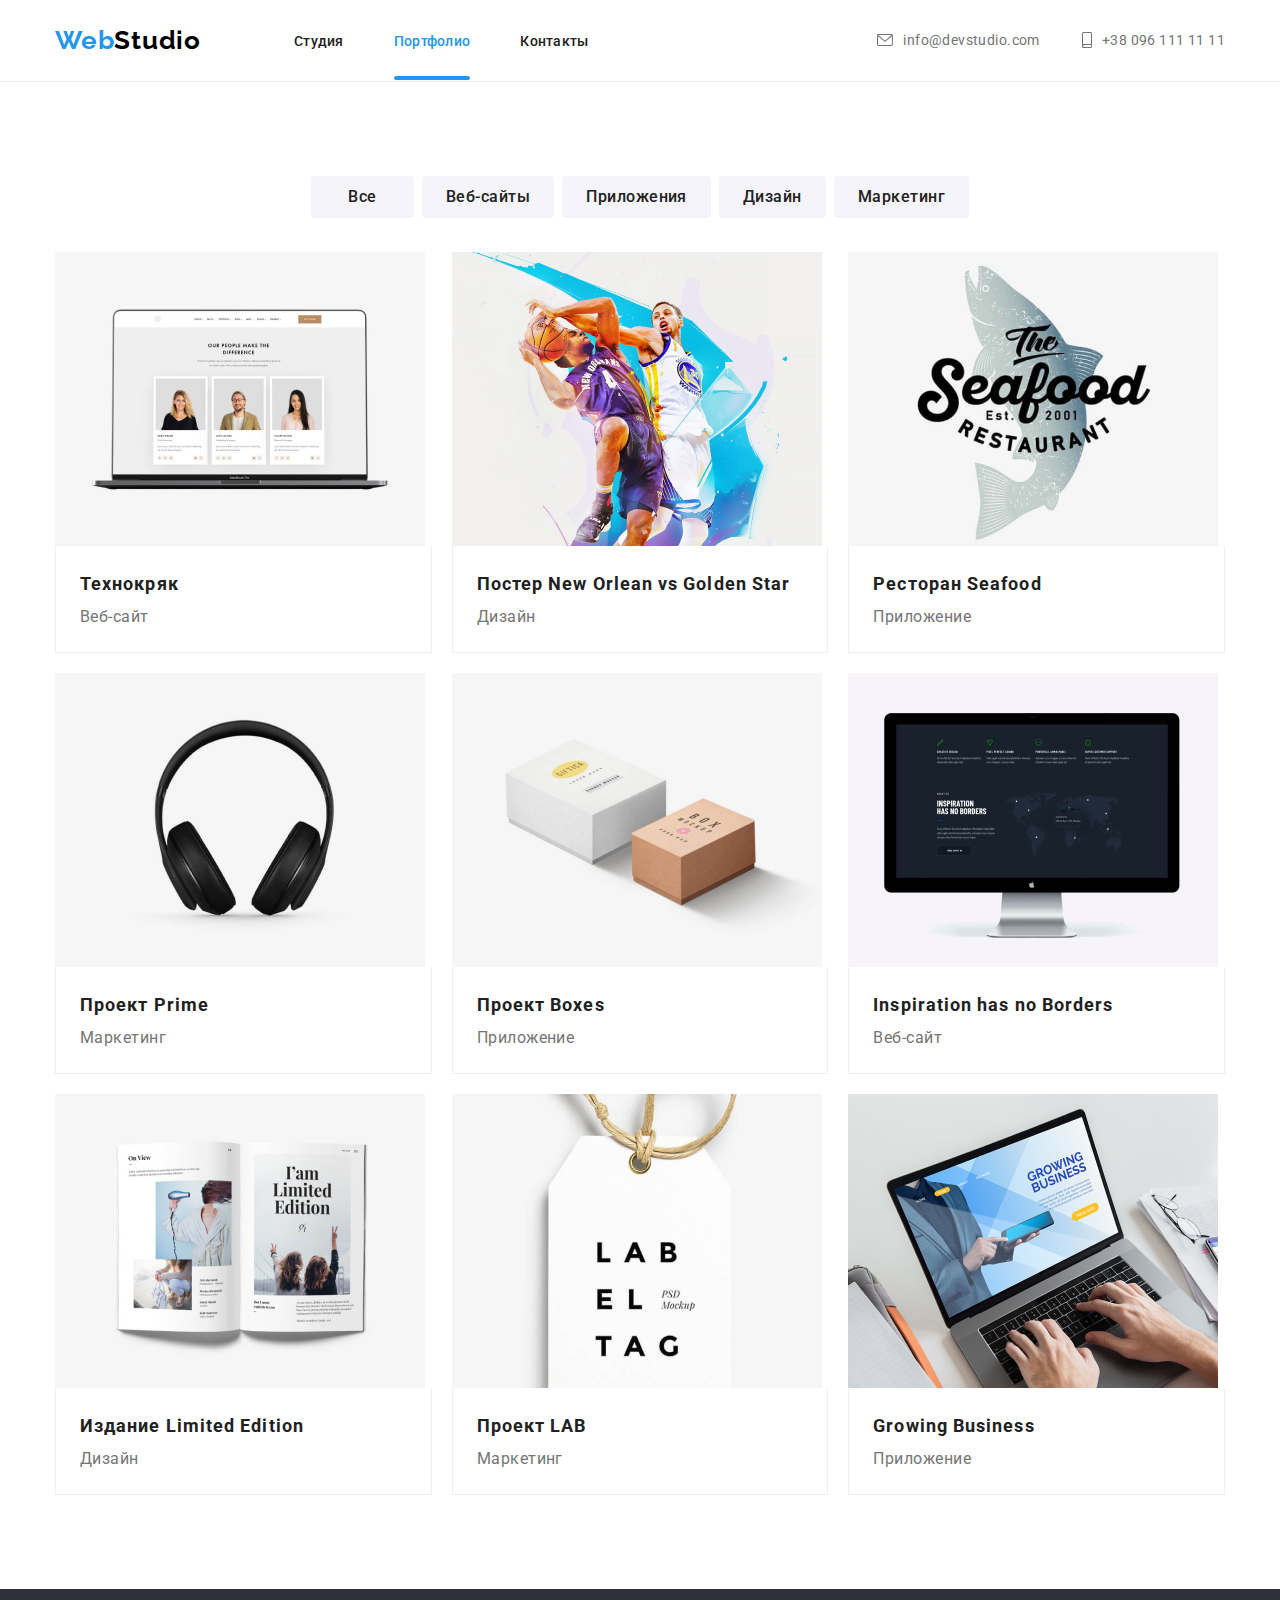
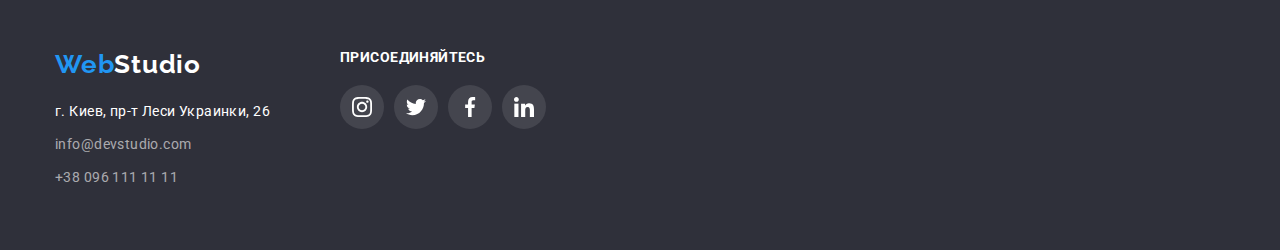
==== portfolio.html @ 5d5ba3df "Переносит файлы из дз 5" ====
<!DOCTYPE html>
<html lang="ru">

<head>
    <meta charset="UTF-8">
    <meta name="viewport" content="width=device-width, initial-scale=1.0">
    <title>Portfolio of WebStudio</title>
    <link rel="stylesheet" href="https://cdnjs.cloudflare.com/ajax/libs/modern-normalize/1.0.0/modern-normalize.min.css">
    <link rel="stylesheet" href="./css/styles.css" />
    <link rel="preconnect" href="https://fonts.gstatic.com">
    <link href="https://fonts.googleapis.com/css2?family=Raleway:wght@700&family=Roboto:wght@400;500;700;900&display=swap"
        rel="stylesheet">
</head>

<body>
    <header class="header">
        <div class="container">
            <!--Header-->
            <section>
                <nav class="navigation">
                    <a lang="en" href="./index.html" class="logo"><span class="double">Web</span><span>Studio</span></a>
                    <ul class="site-nav">
                        <li class="snitem"> <a href="./index.html" class="link">Студия</a></li>
                        <li class="snitem"> <a href="" class="link, current">Портфолио</a></li>
                        <li class="snitem"> <a href="" class="link">Контакты</a></li>
                    </ul>
                    <ul class="auth-nav">
                        <li> <a href="mailto:info@devstudio.com" class="anlink mail">
                                <svg class="mail-svg">
                                    <use href="./img/hw4/sprite.svg#icon-envelope"></use>
                                </svg>
                                info@devstudio.com</a>
                        </li>
                        <li> <a href="tel:+380961111111" class="anlink">
                                <svg class="phone-svg">
                                    <use href="./img/hw4/sprite.svg#icon-smartphone"></use>
                                </svg>
                                +38 096 111 11 11</a>
                        </li>
                    </ul>
                </nav>
            </section>
        </div>
    </header>

        <main>
            <h1 class="visually-hidden">Портфолио</h1>
        
        
            <!--Portfolio-->
            <section class="section">
                <!--Filter-->
                <div class="container">
                    <ul class="filter">
                        <li class="filter-item"> <button type="button" class="item">Все</button></li>
                        <li class="filter-item"> <button type="button" class="item">Веб-сайты</button></li>
                        <li class="filter-item"> <button type="button" class="item">Приложения</button></li>
                        <li class="filter-item"> <button type="button" class="item">Дизайн</button></li>
                        <li class="filter-item"> <button type="button" class="item">Маркетинг</button></li>
                    </ul>
                </div>

                <div class="portfolio-container">
                    <ul class="portfolio">
                        <li class="item">
                            <article class="card">
                                <div class="card-thumb"> 
                                    <img src="./img/hw2/img.jpg" alt="Открытый веб-сайт на ноутбуке">
                                    <div class="card-text">
                                        <p>Технокряк это современная площадка распространения коронавируса. Компании используют эту платформу для цифрового
                                            шпионажа и атак на защищённые сервера конкурентов.
                                        </p>
                                    </div>
                                </div>
                                
                                <div class="card-content">
                                    <h2 class="title">Технокряк</h2>
                                    <p class="description">Веб-сайт</p>
                                </div>
                            </article>
                        </li>

                        <li class="item">
                            <article class="card">
                                <div class="card-thumb">
                                    <img src="./img/hw2/img1.jpg" alt="Постер с изображением баскетболистов">
                                    <div class="card-text">
                                        <p>Технокряк это современная площадка распространения коронавируса. Компании используют эту платформу для цифрового
                                            шпионажа и атак на защищённые сервера конкурентов.
                                        </p>
                                    </div>
                                </div>

                                <div class="card-content">
                                    <h2 class="title">Постер New Orlean vs Golden Star</h2>
                                    <p class="description">Дизайн</p>
                                </div>
                            </article>           
                        </li>

                        <li class="item">
                            <article class="card">
                                <div class="card-thumb">
                                    <img src="./img/hw2/img2.jpg" alt="Логотип ресторана Seafood">
                                    <div class="card-text">
                                        <p>Технокряк это современная площадка распространения коронавируса. Компании используют эту платформу для цифрового
                                            шпионажа и атак на защищённые сервера конкурентов.
                                        </p>
                                    </div>
                                </div>

                                <div class="card-content">
                                    <h2 class="title">Ресторан Seafood</h2>
                                    <p class="description">Приложение</p>
                                </div>
                            </article>
                        </li>

                        <li class="item">
                            <article class="card">
                                <div class="card-thumb">
                                    <img src="./img/hw2/img3.jpg" alt="Наушники">
                                    <div class="card-text">
                                        <p>Технокряк это современная площадка распространения коронавируса. Компании используют эту платформу для цифрового
                                            шпионажа и атак на защищённые сервера конкурентов.
                                        </p>
                                    </div>
                                </div>

                                <div class="card-content">
                                    <h2 class="title">Проект Prime</h2>
                                    <p class="description">Маркетинг</p>
                                </div>
                            </article>
                        </li>

                        <li class="item">
                            <article class="card">
                                <div class="card-thumb">
                                    <img src="./img/hw2/img4.jpg" alt="Посылки разных размеров">
                                    <div class="card-text">
                                        <p>Технокряк это современная площадка распространения коронавируса. Компании используют эту платформу для цифрового
                                            шпионажа и атак на защищённые сервера конкурентов.
                                        </p>
                                    </div>
                                </div>

                                <div class="card-content">
                                    <h2 class="title">Проект Boxes</h2>
                                    <p class="description">Приложение</p>
                                </div>
                            </article>
                        </li>

                        <li class="item">
                            <article class="card">
                                <div class="card-thumb">
                                    <img src="./img/hw2/img5.jpg" alt="Сайт открытый на мониторе">
                                    <div class="card-text">
                                        <p>Технокряк это современная площадка распространения коронавируса. Компании используют эту платформу для цифрового
                                            шпионажа и атак на защищённые сервера конкурентов.
                                        </p>
                                    </div>
                                </div>

                                <div class="card-content">
                                    <h2 class="title">Inspiration has no Borders</h2>
                                    <p class="description">Веб-сайт</p>
                                </div>
                            </article>
                        </li>

                        <li class="item">
                            <article class="card">
                                <div class="card-thumb">
                                     <img src="./img/hw2/img6.jpg" alt="Разворот журнала со статьями">
                                    <div class="card-text">
                                        <p>Технокряк это современная площадка распространения коронавируса. Компании используют эту платформу для цифрового
                                            шпионажа и атак на защищённые сервера конкурентов.
                                        </p>
                                    </div>
                                </div>

                                <div class="card-content">
                                    <h2 class="title">Издание Limited Edition</h2>
                                    <p class="description">Дизайн</p>
                                </div>
                            </article>
                        </li>

                        <li class="item">
                            <article class="card">
                                <div class="card-thumb">
                                    <img src="./img/hw2/img7.jpg" alt="Бирка от товара">
                                    <div class="card-text">
                                        <p>Технокряк это современная площадка распространения коронавируса. Компании используют эту платформу для цифрового
                                            шпионажа и атак на защищённые сервера конкурентов.
                                        </p>
                                    </div>
                                </div>

                                <div class="card-content">
                                    <h2 class="title">Проект LAB</h2>
                                    <p class="description">Маркетинг</p>
                                </div>
                            </article>
                        </li>

                        <li class="item">
                            <article class="card">
                                <div class="card-thumb">
                                    <img src="./img/hw2/img8.jpg" alt="Человек работает за ноутбуком">
                                    <div class="card-text">
                                        <p>Технокряк это современная площадка распространения коронавируса. Компании используют эту платформу для цифрового
                                            шпионажа и атак на защищённые сервера конкурентов.
                                        </p>
                                    </div>
                                </div>

                                <div class="card-content">
                                    <h2 class="title">Growing Business</h2>
                                    <p class="description">Приложение</p>
                                </div>
                            </article>
                        </li>
                    </ul>
                </div>
            
            </section>
        </main>
        
    <footer class="footer">
        <!--Footer-->
        <div class="container">
            <div>
                <a lang="en" href="./index.html" class="logo"><span class="double">Web</span><span>Studio</span></a>
                <ul class="auth-nav">
                    <li> <a href="https://goo.gl/maps/ivPXeLmpZGiEguKSA" class="adress">г. Киев, пр-т Леси Украинки, 26</a>
                    </li>
                    <li> <a href="mailto:info@devstudio.com" class="footer-item">info@devstudio.com</a></li>
                    <li> <a href="tel=:+380961111111" class="footer-item">+38 096 111 11 11</a></li>
                </ul>
            </div>
    
            <div class="footer-socialnetworks">
                <h3 class="footer-title">Присоединяйтесь</h3>
                <ul class="socialnetworks">
                    <li class="snetworklist"><a href="" class="snetworklist-link">
                            <svg class="snetworcs-item">
                                <use href="./img/hw4/sprite.svg#icon-instagram"></use>
                            </svg></a>
                    </li>
                    <li class="snetworklist"><a href="" class="snetworklist-link">
                            <svg class="snetworcs-item">
                                <use href="./img/hw4/sprite.svg#icon-twitter"></use>
                            </svg>
                        </a></li>
                    <li class="snetworklist"><a href="" class="snetworklist-link">
                            <svg class="snetworcs-item">
                                <use href="./img/hw4/sprite.svg#icon-facebook"></use>
                            </svg>
                        </a></li>
                    <li class="snetworklist"><a href="" class="snetworklist-link">
                            <svg class="snetworcs-item">
                                <use href="./img/hw4/sprite.svg#icon-linkedin"></use>
                            </svg>
                        </a></li>
                </ul>
            </div>
        </div>
    </footer>
    </div>
    
</body>

</html>
---- css/styles.css ----
*,
*::before,
*::after {
  box-sizing: border-box;
}

:root {
  --primary-text-color: #212121;
  --secondary-text-color: #757575;
  --title-color: #212121;
  --accent-color: #2196f3;
  --portfolio-item-gap: 20px;
  --timing-function: cubic-bezier(0.4, 0, 0.2, 1);
}

body {
  color: var(--secondary-text-color);
  font-family: Roboto;
  font-style: normal;
  font-weight: 400;
  font-size: 14px;
  line-height: 1.714;
  letter-spacing: 0.03em;
}

h1,
h2,
h3,
h4,
h5,
h6 {
  margin: 0;
}

ul,
ol {
  padding: 0;
  margin: 0;
  list-style: none;
}

p {
  margin: 0;
}

img {
  display: block;
  max-width: 100%;
}

.container {
  width: 1200px;
  margin: 0 auto;
  padding: 0 15px;
}

.current {
  color: var(--accent-color);
  text-decoration: none;
}

.current::after {
  content: "";
  position: absolute;
  left: 0;
  bottom: 0;
  transform: translateY(32px);
  display: inline-block;
  width: 100%;
  height: 4px;
  background-color: var(--accent-color);
  border-radius: 2px;
}

/*Visually hidden for H*/
.visually-hidden {
  position: absolute;
  width: 1px;
  height: 1px;
  margin: -1px;
  border: 0;
  padding: 0;
  white-space: nowrap;
  clip-path: inset(100%);
  clip: rect(0 0 0 0);
  overflow: hidden;
}

/*Header*/

.header {
  border-bottom: 1px solid #ececec;
  padding-top: 25px;
  padding-bottom: 25px;
}

/*Logo*/

.logo {
  text-decoration: none;
  color: #000000;
  font-family: Raleway;
  font-style: normal;
  font-weight: 700;
  font-size: 26px;
  line-height: 1.192;
  letter-spacing: 0.03em;
}

.double {
  color: var(--accent-color);
}

/*Site nav*/

.navigation {
  display: flex;
  align-items: center;
}

.navigation .logo {
  margin-right: 93px;
}

.site-nav {
  display: flex;
  align-items: center;
  color: var(--primary-text-color);
  font-weight: 500;
  font-size: 14px;
  line-height: 1.142;
  letter-spacing: 0.02em;
}

.snitem {
  position: relative;
}

.snitem:not(:last-child) {
  margin-right: 50px;
}

.auth-nav .mail {
  margin-right: 42px;
}

.mail-svg {
  width: 16px;
  height: 12px;
  fill: #757575;
  margin-right: 10px;
}

.anlink:focus .mail-svg,
.anlink:hover .mail-svg {
  fill: var(--accent-color);
}

.phone-svg {
  width: 10px;
  height: 16px;
  fill: #757575;
  margin-right: 10px;
}

.anlink:focus .phone-svg,
.anlink:hover .phone-svg {
  fill: var(--accent-color);
}

.anlink {
  display: flex;
  justify-content: center;
  align-items: center;
}

.site-nav .anlink,
.auth-nav .anlink {
  text-decoration: none;
  color: var(--secondary-text-color);
}

.navigation .auth-nav {
  margin-left: auto;
}

.site-nav .link {
  text-decoration: none;
  color: var(--primary-text-color);
  font-weight: 500;
  font-size: 14px;
  line-height: 1.142;
  letter-spacing: 0.02em;
  transition: color 250ms var(--timing-function);
}

.site-nav .link:hover,
.site-nav .link:focus {
  color: var(--accent-color);
}

.auth-nav {
  display: flex;
  align-items: center;
  transition: color 250ms var(--timing-function);
}

.auth-nav .anlink:hover,
.auth-nav .anlink:focus {
  color: var(--accent-color);
}

/*Hero*/

.overlay {
  position: relative;
  max-width: 1600px;
  height: 600px;
  background: #c4c4c4;
  margin-left: auto;
  margin-right: auto;
  background-image: linear-gradient(
      to right,
      rgba(47, 48, 58, 0.4),
      rgba(47, 48, 58, 0.4)
    ),
    url(../img/hw4/hero_opt.jpg);
  background-repeat: no-repeat;
  background-position: center;
  background-size: cover;
}

.hero .container {
  position: absolute;
  top: 50%;
  left: 50%;
  transform: translate(-50%, -50%);
  text-align: center;
}

.hero-title {
  /*max-width: 696px;*/
  height: 120px;
  margin-bottom: 30px;
  color: #ffffff;
  text-transform: uppercase;
  font-weight: 900;
  font-size: 44px;
  line-height: 1.364;
  letter-spacing: 0.06em;
}

.order {
  display: inline-block;
  height: 50px;
  min-width: 200px;
  padding: 10px 32px;
  border-color: transparent;
  cursor: pointer;
  border-radius: 4px;
  color: #ffffff;
  background-color: var(--accent-color);
  font-weight: 700;
  font-size: 16px;
  line-height: 1.875;
  letter-spacing: 0.06em;
  text-decoration: none;
}

/*Sections*/

.section-title {
  display: inline-block;
  height: 42px;
  margin-bottom: 50px;
  color: var(--primary-text-color);
  font-weight: 700;
  font-size: 36px;
  line-height: 1.167;
  letter-spacing: 0.03em;
}

.section {
  text-align: center;
  padding-top: 94px;
  padding-bottom: 94px;
}

.section-nopadingtop {
  padding-top: 0;
}

.section-left {
  text-align: left;
  padding-bottom: 244px;
}

/*Reautures*/

.reautures {
  display: flex;
  justify-content: space-between;
}

.reautures .title {
  color: var(--primary-text-color);
  text-transform: uppercase;
  font-weight: 700;
  font-size: 14px;
  line-height: 1.143;
  letter-spacing: 0.03em;
  padding-top: 30px;
  padding-bottom: 10px;
}

.reautures-item {
  width: 270px;
  height: 101px;
}

.reautures-item::before {
  content: "";
  display: block;
  height: 120px;
  background-size: 70px 70px;
  background-repeat: no-repeat;
  background-position: center;
  background-color: #f5f4fa;
  border-radius: 4px;
}

.icon-antena::before {
  background-image: url(../img/hw4/antenna.svg);
}

.icon-clock::before {
  background-image: url(../img/hw4/clock.svg);
}

.icon-diagram::before {
  background-image: url(../img/hw4/diagram.svg);
}

.icon-astronaut::before {
  background-image: url(../img/hw4/astronaut.svg);
}

/*What we do*/

.list .container {
  display: flex;
}
.list {
  display: flex;
  justify-content: space-between;
}

.whatwedo {
  position: relative;
}

.whatwedo-item {
  position: absolute;
  bottom: 0;
  left: 0;
  margin: 0;
  display: flex;
  justify-content: center;
  align-items: center;
  width: 370px;
  height: 70px;
  font-weight: 700;
  font-size: 14px;
  line-height: 16px;
  text-align: center;
  letter-spacing: 0.03em;
  text-transform: uppercase;
  color: #ffffff;
  background-color: rgba(47, 48, 58, 80%);
}

/*Team*/

.teambgc {
  background-color: #e5e5e5;
  max-width: 1600px;
  margin-left: auto;
  margin-right: auto;
}
.team {
  display: flex;
  justify-content: space-between;
  text-align: center;
}

.team-thumb {
  width: 270px;
  height: 428px;
  background-color: #fff;
  box-shadow: 0px 1px 3px rgba(0, 0, 0, 0.12), 0px 1px 1px rgba(0, 0, 0, 0.14),
    0px 2px 1px rgba(0, 0, 0, 0.2);
  border-radius: 0px 0px 4px 4px;
}

.team-member {
  color: var(--primary-text-color);
  font-weight: 500;
  font-size: 16px;
  line-height: 1.188;
  letter-spacing: 0.03em;
}

.team-content {
  padding-top: 30px;
  padding-bottom: 30px;
}

.socialnetworks {
  display: flex;
  justify-content: space-between;
  margin-top: 16px;
  padding-left: 32px;
  padding-right: 32px;
}

.snetworklist {
  display: flex;
  justify-content: center;
  align-items: center;
}

.snetworklist-link {
  text-decoration: none;
  display: flex;
  align-items: center;
  justify-content: center;
  width: 44px;
  height: 44px;
  border-radius: 50%;
  transition: background-color 250ms var(--timing-function);
}

.snetworklist-link:hover .snetworcs-item,
.snetworklist-link:focus .snetworcs-item {
  fill: #fff;
}

.snetworklist-link:hover,
.snetworklist-link:focus {
  background-color: var(--accent-color);
}

.snetworcs-item {
  width: 20px;
  height: 20px;
  fill: #afb1b8;
  transition: fill 250ms var(--timing-function);
}

.position {
  font-weight: 500;
  font-size: 16px;
  line-height: 1.188;
  letter-spacing: 0.03em;
  margin-top: 10px;
}

/*Clients*/

.clients {
  display: flex;
  justify-content: space-between;
}

.clients-list {
  display: flex;
  justify-content: center;
  align-items: center;
  width: 170px;
  height: 90px;
  border: 1px solid #afb1b8;
  border-radius: 4px;
}

.clients-item {
  display: flex;
  justify-content: center;
  align-items: center;
  fill: #afb1b8;
  transition: fill 250ms var(--timing-function);
}

.clients-list:hover .clients-item,
.clients-list:focus .clients-item {
  fill: var(--accent-color);
}

.clients-item-1 {
  width: 44.27px;
  height: 49.23px;
}
.clients-item-2 {
  width: 40px;
  height: 52px;
}
.clients-item-3 {
  width: 41px;
  height: 42.6px;
}
.clients-item-4 {
  width: 79.66px;
  height: 42.02px;
}
.clients-item-5 {
  width: 59px;
  height: 47px;
}
.clients-item-6 {
  width: 88.48px;
  height: 45.44px;
}
/*Footer*/

.footer {
  max-width: 1600px;
  margin-left: auto;
  margin-right: auto;
  padding-top: 60px;
  padding-bottom: 60px;
  background-color: #2f303a;
}

.footer .container {
  display: flex;
}

.auth-nav .adress {
  text-decoration: none;
  color: #ffffff;
  font-weight: 400;
  font-size: 14px;
  line-height: 1.714;
  letter-spacing: 0.03em;
}

.auth-nav .footer-item {
  text-decoration: none;
  color: rgba(255, 255, 255, 0.6);
  font-weight: 400;
  font-size: 14px;
  line-height: 1.714;
  letter-spacing: 0.03em;
}

.footer .logo {
  display: inline-block;
  margin-bottom: 20px;
  color: #fff;
}

.footer .auth-nav {
  display: block;
}

.footer-item {
  display: inline-block;
  margin-top: 9px;
}

.footer-title {
  margin-bottom: 20px;
  font-weight: 700;
  font-size: 14px;
  line-height: 1.143;
  letter-spacing: 0.03em;
  color: #ffffff;
  text-transform: uppercase;
}
.footer-socialnetworks {
  margin-left: 70px;
}

.footer .socialnetworks {
  padding-left: 0px;
  padding-right: 0px;
  width: 206px;
}

.footer .snetworklist-link {
  background-color: rgba(255, 255, 255, 0.1);
}

.footer .snetworcs-item {
  fill: #fff;
}

.footer .snetworklist-link:hover,
.footer .snetworklist-link:focus {
  background-color: var(--accent-color);
}

/* Backdrop */

.backdrop {
  position: fixed;
  top: 0;
  right: 0;
  width: 100%;
  height: 100%;
  background-color: rgba(0, 0, 0, 0.2);
  opacity: 1;
  transition: opacity 250ms var(--timing-function);
}

.backdrop.is-hidden {
  opacity: 0;
  pointer-events: none;
}

.backdrop.is-hidden .modal {
  transform: translate(-50%, -50%) scale(0.7);
}

.modal {
  position: absolute;
  width: 528px;
  height: 521px;
  top: 50%;
  left: 50%;
  transform: translate(-50%, -50%) scale(1);
  transition: transform 250ms var(--timing-function);
  background: #ffffff;
  box-shadow: 0px 1px 3px rgba(0, 0, 0, 0.12), 0px 1px 1px rgba(0, 0, 0, 0.14),
    0px 2px 1px rgba(0, 0, 0, 0.2);
  border-radius: 4px;
}

.close {
  display: flex;
  justify-content: center;
  align-items: center;
  margin-left: 490px;
  margin-top: 8px;
  width: 30px;
  height: 30px;
  background: #ffffff;
  border: 1px solid rgba(0, 0, 0, 0.1);
  border-radius: 50%;
  box-sizing: border-box;
}

.close-item {
  width: 11px;
  height: 11px;
}

/*Portfolio*/

.portfolio .title {
  color: var(--primary-text-color);
  font-weight: 700;
  font-size: 18px;
  line-height: 2;
  letter-spacing: 0.06em;
}

.portfolio .description {
  color: var(--secondary-text-color);
  font-weight: 400;
  font-size: 16px;
  line-height: 1.875;
  letter-spacing: 0.03em;
}

.filter {
  display: flex;
  justify-content: center;
  margin-bottom: 34px;
}

.filter .item {
  min-width: 103px;
  background: #f5f4fa;
  border-radius: 4px;
  border-color: transparent;
  cursor: pointer;
  padding: 6px 22px;
  color: var(--primary-text-color);
  font-weight: 500;
  font-size: 16px;
  line-height: 1.625;
  letter-spacing: 0.03em;
  transition: background-color 250ms var(--timing-function),
    color 250ms var(--timing-function);
}

.filter-item:not(:last-child) {
  margin-right: 8px;
}

.filter .item:hover,
.filter .item:focus {
  color: #ffffff;
  background-color: var(--accent-color);
}

.portfolio-container {
  width: 1200px;
  margin: 0 auto;
  padding: 0 15px;
}

.portfolio {
  display: flex;
  flex-wrap: wrap;
  margin-left: -20px;
  margin-bottom: -20px;
  margin-left: calc(-1 * var(--portfolio-item-gap));
  margin-bottom: calc(-1 * var(--portfolio-item-gap));
}

.portfolio .item {
  flex-basis: calc(100% / 3 - var(--portfolio-item-gap));
  margin-left: var(--portfolio-item-gap);
  margin-bottom: var(--portfolio-item-gap);
}

.card-thumb {
  position: relative;
  overflow: hidden;
}

.card-text {
  position: absolute;
  top: 0;
  left: 0;
  width: 100%;
  height: 100%;
  background-color: rgba(33, 150, 243, 90%);
  transform: translateY(100%);
  transition: transform 250ms var(--timing-function);
  font-weight: 400;
  font-size: 18px;
  line-height: 1.55;
  letter-spacing: 0.03em;
  color: #ffffff;
  padding: 63px 24px 63px 24px;
  text-align: left;
}

.card:hover .card-text,
.card.focus .card-text {
  transform: translateY(0%);
}

.card-content {
  padding: 20px 24px;
  border-left: 1px solid #eeeeee;
  border-right: 1px solid #eeeeee;
  border-bottom: 1px solid #eeeeee;
  text-align: left;
}

.portfolio .item:hover {
  box-shadow: 0px 1px 1px rgba(0, 0, 0, 0.12), 0px 4px 4px rgba(0, 0, 0, 0.06),
    1px 4px 6px rgba(0, 0, 0, 0.16);
}
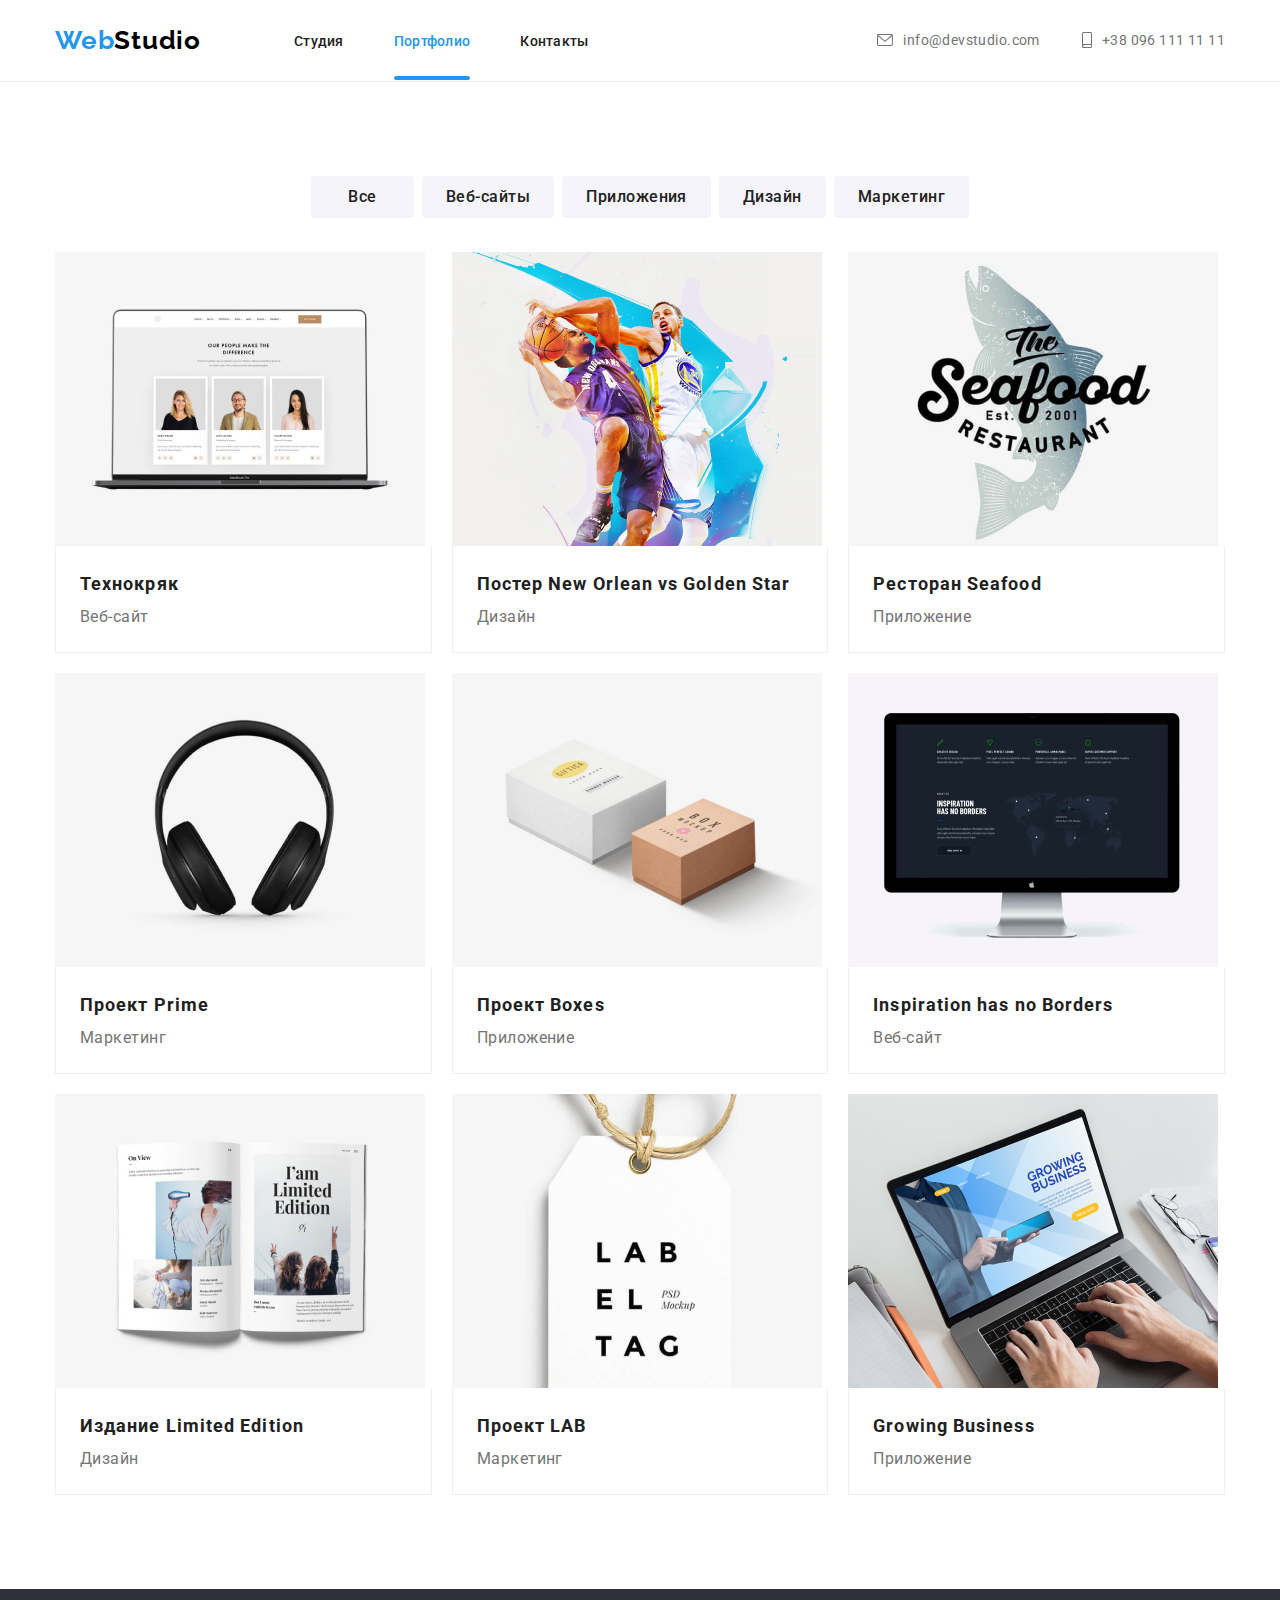
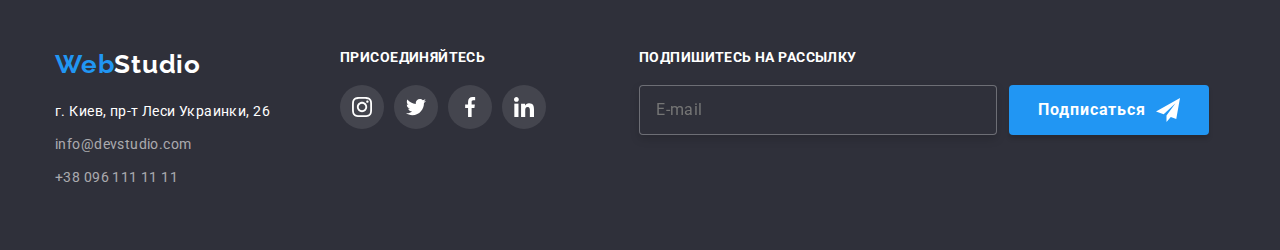
==== commit 74d833fa: "Добавляет разметку форм" ====
--- a/portfolio.html
+++ b/portfolio.html
@@ -267,6 +267,19 @@
                         </a></li>
                 </ul>
             </div>
+            
+            <div class="join">
+                <h3 class="footer-title">Подпишитесь на рассылку</h3>
+                <form class="join-form">
+                    <input class="join-input" type="email" name="email" placeholder="E-mail" />
+            
+                    <button type="submit" class="join-button">Подписаться
+                        <svg class="join-item">
+                            <use href="./img/hw4/sprite.svg#icon-send"></use>
+                        </svg>
+                    </button>
+                </form>
+            </div>
         </div>
     </footer>
     </div>
--- a/css/styles.css
+++ b/css/styles.css
@@ -576,6 +576,7 @@
   color: #ffffff;
   text-transform: uppercase;
 }
+
 .footer-socialnetworks {
   margin-left: 70px;
 }
@@ -597,6 +598,59 @@
 .footer .snetworklist-link:hover,
 .footer .snetworklist-link:focus {
   background-color: var(--accent-color);
+}
+
+.join {
+  width: 570px;
+  height: 86px;
+  margin-left: 93px;
+}
+
+.join-form {
+  display: flex;
+  justify-content: space-between;
+}
+
+.join-input {
+  width: 358px;
+  height: 50px;
+  border: 1px solid rgba(255, 255, 255, 0.3);
+  filter: drop-shadow(0px 4px 4px rgba(0, 0, 0, 0.15));
+  border-radius: 4px;
+  padding: 15px 16px 15px 16px;
+  background: #2f303a;
+  font-weight: 400;
+  font-size: 16px;
+  line-height: 1.25;
+  letter-spacing: 0.03em;
+  color: rgba(255, 255, 255, 0.6);
+}
+
+.join-button {
+  display: flex;
+  width: 200px;
+  height: 50px;
+  justify-content: center;
+  align-items: center;
+  font-weight: 700;
+  font-size: 16px;
+  line-height: 1.875;
+  letter-spacing: 0.06em;
+  color: #ffffff;
+  background-color: #2196f3;
+  border-color: transparent;
+  box-shadow: 0px 4px 4px rgba(0, 0, 0, 0.15);
+  border-radius: 4px;
+}
+
+.join-item {
+  display: flex;
+  justify-content: center;
+  align-items: center;
+  margin-left: 10px;
+  width: 24px;
+  height: 24px;
+  fill: #ffffff;
 }
 
 /* Backdrop */
@@ -654,6 +708,32 @@
   height: 11px;
 }
 
+.modal-title {
+  font-weight: 700;
+  font-size: 20px;
+  line-height: 1.15;
+  /* text-align: center; */
+  letter-spacing: 0.03em;
+  color: #212121;
+  margin-bottom: 12px;
+}
+
+.modal-form {
+  display: block;
+  height: 342px;
+  padding: 40px;
+}
+
+.form-field {
+  display: flex;
+  flex-direction: column;
+  height: 40px;
+  margin-bottom: 10px;
+  /* padding: 11px 12px; */
+  border: 1px solid rgba(33, 33, 33, 0.2);
+  border-radius: 4px;
+}
+
 /*Portfolio*/
 
 .portfolio .title {
